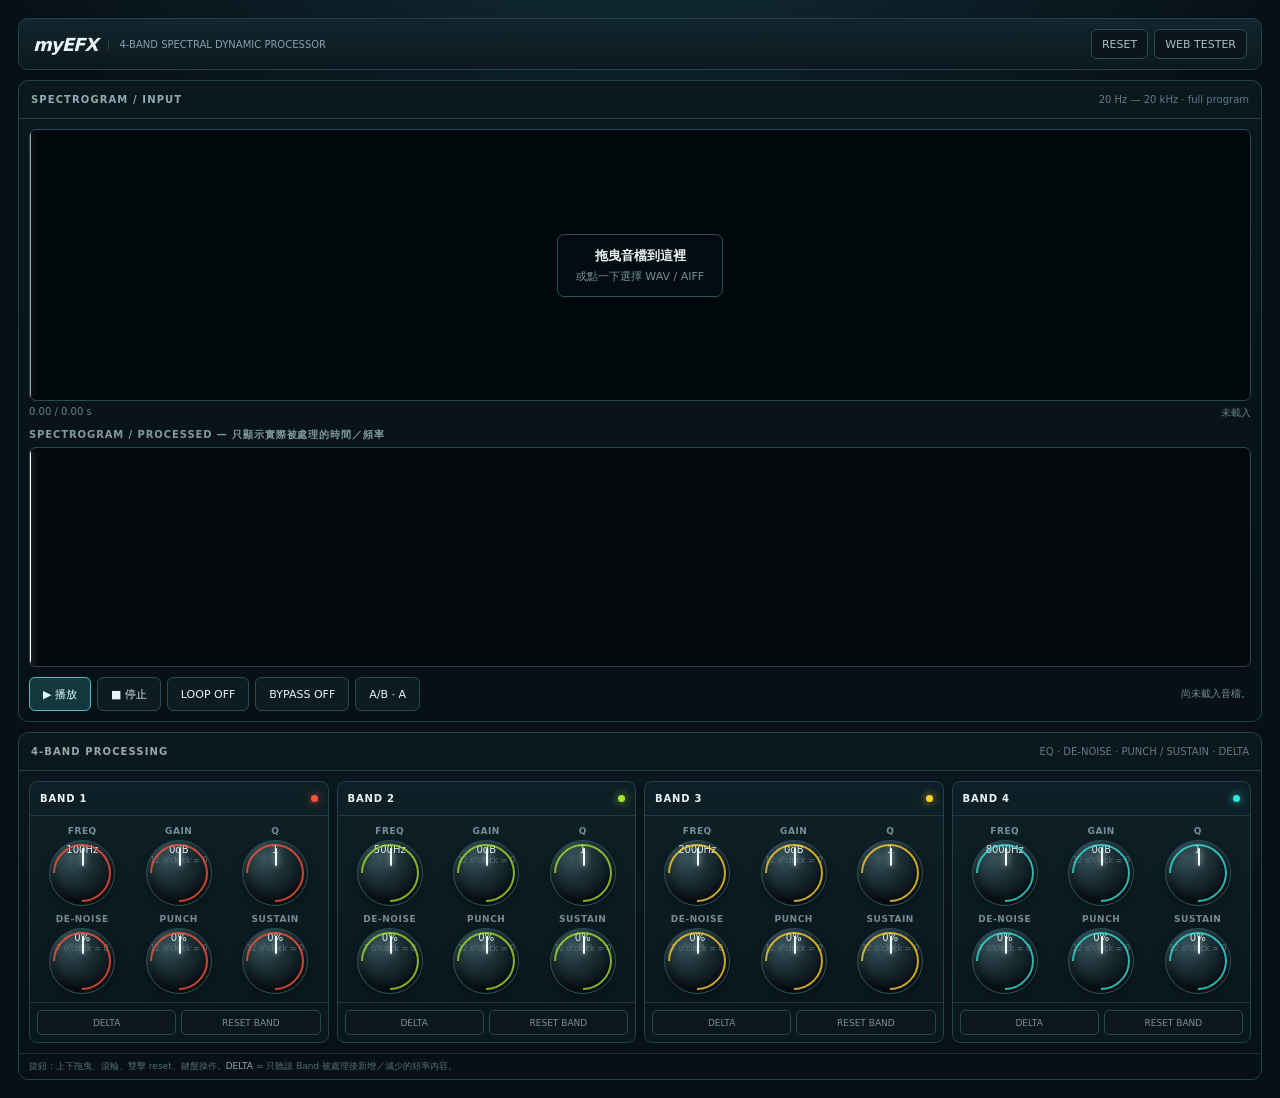
==== WebTester/index.html @ f8a0fc49 "Cache-bust change-only processed spectrogram" ====
<!doctype html>
<html lang="zh-Hant">
<head>
<meta charset="utf-8">
<meta name="viewport" content="width=device-width,initial-scale=1">
<title>myEFX — Spectral Dynamic Processor</title>
<style>
:root{--bg:#071016;--panel:#0b1820;--panel2:#0d2028;--grid:#17313a;--text:#eaf3f5;--muted:#7e969f;--accent:#6de7e1;--line:#21414b;--b1:#ff553f;--b2:#a4e52d;--b3:#ffd52b;--b4:#34e5e0}
*{box-sizing:border-box}html,body{margin:0;min-height:100%;background:radial-gradient(1100px 520px at 50% -100px,#12303b 0%,#071016 60%);color:var(--text);font-family:Inter,ui-sans-serif,system-ui,-apple-system,"Segoe UI","Noto Sans TC",sans-serif;font-size:13px}body{padding:18px}button,input{font:inherit}button{color:inherit}.app{width:min(1540px,100%);margin:auto}.topbar{height:52px;border:1px solid var(--line);border-radius:10px;background:linear-gradient(180deg,#12262d,#0b181f);display:flex;align-items:center;padding:0 14px;gap:12px}.logo{font-weight:900;font-size:18px;font-style:italic;letter-spacing:-.05em}.brand{display:flex;align-items:center;gap:11px}.brand small{color:#86a0a8;font-size:10px;border-left:1px solid var(--line);padding-left:10px}.top-actions{display:flex;gap:6px;margin-left:auto}.mini{height:30px;padding:0 10px;background:#0a151b;border:1px solid #2a4b55;border-radius:6px;color:#a7bdc4;font-size:11px}.mini.active,.mini:hover{border-color:#5bc5c4;color:#eaffff}.panel{margin-top:10px;border:1px solid var(--line);border-radius:10px;background:linear-gradient(180deg,rgba(10,24,31,.97),rgba(6,16,21,.98));overflow:hidden}.panel-head{height:38px;border-bottom:1px solid var(--line);display:flex;align-items:center;padding:0 12px}.panel-title{font-size:10px;font-weight:900;letter-spacing:.11em;color:#91a9b0}.panel-meta{margin-left:auto;font-size:10px;color:#607b84}.spec-wrap{padding:10px}.spec-frame{position:relative;border:1px solid #284952;border-radius:7px;overflow:hidden;background:#02080c}.spec{display:block;width:100%;height:270px}.spec-cursor{position:absolute;top:0;bottom:0;width:1px;background:#fff;box-shadow:0 0 8px rgba(255,255,255,.8);pointer-events:none}.spec-time{display:flex;justify-content:space-between;color:#668088;font-size:10px;margin-top:5px}.spec-label{margin:8px 0 5px;color:#7e999f;font-size:10px;letter-spacing:.09em;font-weight:800}.processed-frame{height:220px}.processed-frame .spec{height:218px}.transport{display:flex;align-items:center;gap:6px;margin-top:10px}.transport button{height:34px;padding:0 13px;border:1px solid #2a4a54;background:#0d1b22;border-radius:6px;font-size:11px}.transport button:hover{border-color:#62c9ca}.transport .primary{background:#12373d;border-color:#4dbbb8;color:#e4ffff}.transport .active{background:#3a2911;border-color:#d9a73e;color:#ffe2a4}.status{margin-left:auto;max-width:55%;white-space:nowrap;overflow:hidden;text-overflow:ellipsis;color:#729099;font-size:10px}.eq-panel{padding:10px}.band-grid{display:grid;grid-template-columns:repeat(4,minmax(0,1fr));gap:8px}.band{border:1px solid #22414a;border-radius:8px;background:linear-gradient(180deg,#0e2027,#0a171d);overflow:hidden}.band-head{height:34px;border-bottom:1px solid #1e3942;display:flex;align-items:center;justify-content:space-between;padding:0 10px}.band-name{font-weight:900;font-size:10px;letter-spacing:.08em}.band-ind{width:7px;height:7px;border-radius:50%}.b1 .band-ind{background:var(--b1);box-shadow:0 0 8px rgba(255,85,63,.8)}.b2 .band-ind{background:var(--b2);box-shadow:0 0 8px rgba(164,229,45,.8)}.b3 .band-ind{background:var(--b3);box-shadow:0 0 8px rgba(255,213,43,.8)}.b4 .band-ind{background:var(--b4);box-shadow:0 0 8px rgba(52,229,224,.8)}.band-body{display:grid;grid-template-columns:repeat(3,minmax(0,1fr));gap:8px 4px;padding:10px 6px 8px}.param{text-align:center;min-width:0}.label{color:#778f97;font-size:9px;letter-spacing:.06em;font-weight:800;margin-bottom:4px;text-transform:uppercase}.knob{width:66px;height:66px;margin:auto;position:relative;border-radius:50%;border:1px solid #2b515b;background:radial-gradient(circle at 33% 27%,#39545b 0,#1c3036 35%,#091218 72%);box-shadow:inset 0 2px 7px rgba(255,255,255,.08),inset 0 -7px 10px rgba(0,0,0,.55),0 5px 14px rgba(0,0,0,.32);cursor:ns-resize;touch-action:none}.knob:hover{border-color:#79c8ca}.band.b1 .knob{--kc:var(--b1)}.band.b2 .knob{--kc:var(--b2)}.band.b3 .knob{--kc:var(--b3)}.band.b4 .knob{--kc:var(--b4)}.knob::before{content:"";position:absolute;inset:3px;border-radius:50%;border:2px solid color-mix(in srgb,var(--kc) 82%,transparent);border-left-color:transparent;transform:rotate(-45deg);opacity:.95}.knob-pointer{position:absolute;left:50%;top:7px;width:2px;height:18px;border-radius:2px;background:#eefefe;transform-origin:50% 26px;box-shadow:0 0 6px rgba(255,255,255,.7);pointer-events:none}.value{margin-top:4px;color:#d9e9ed;font-size:10px;line-height:1.05;white-space:nowrap}.hint{font-size:8px;color:#526c74;min-height:10px}.band-foot{display:flex;gap:5px;border-top:1px solid #1d3841;padding:7px}.band-foot button{flex:1;height:25px;border:1px solid #294852;background:#0b171c;border-radius:5px;font-size:9px;color:#78919a}.band-foot button.active{border-color:#d4b15a;color:#ffe5a1;background:#342913}.note{padding:6px 10px;color:#536d75;font-size:9px;border-top:1px solid #17323a}.kbd{color:#91a8af}@media(max-width:1100px){.band-grid{grid-template-columns:repeat(2,minmax(0,1fr))}.spec{height:230px}.processed-frame{height:190px}.processed-frame .spec{height:188px}}@media(max-width:680px){body{padding:8px}.topbar{height:48px}.brand small{display:none}.top-actions .mini:nth-child(n+3){display:none}.band-grid{grid-template-columns:1fr}.band-body{grid-template-columns:repeat(3,minmax(0,1fr))}.spec{height:190px}.processed-frame{height:150px}.processed-frame .spec{height:148px}.transport{flex-wrap:wrap}.status{width:100%;max-width:100%;margin-left:0}}
</style>
</head>
<body>
<div class="app"><header class="topbar"><div class="brand"><div class="logo">myEFX</div><small>4-BAND SPECTRAL DYNAMIC PROCESSOR</small></div><div class="top-actions"><button class="mini" id="resetAll">RESET</button><button class="mini" id="about">WEB TESTER</button></div></header>
<section class="panel"><div class="panel-head"><div class="panel-title">SPECTROGRAM / INPUT</div><div class="panel-meta">20 Hz — 20 kHz · full program</div></div><div class="spec-wrap"><div class="spec-frame" id="inputFrame"><canvas class="spec" id="specIn"></canvas><div class="spec-cursor" id="cursorIn"></div><div id="dropPrompt" style="position:absolute;inset:0;display:flex;align-items:center;justify-content:center;background:rgba(2,8,12,.40);pointer-events:none"><div style="padding:12px 18px;border:1px solid #2d515b;border-radius:7px;background:rgba(4,13,18,.85);text-align:center"><b>拖曳音檔到這裡</b><div style="margin-top:4px;color:#759099;font-size:11px">或點一下選擇 WAV / AIFF</div></div></div><input id="file" type="file" accept="audio/*,.wav,.wave,.aif,.aiff,.flac,.mp3,.m4a,.ogg" hidden></div><div class="spec-time"><span id="time">0.00 / 0.00 s</span><span id="fileInfo">未載入</span></div><div class="spec-label">SPECTROGRAM / PROCESSED — 只顯示實際被處理的時間／頻率</div><div class="spec-frame processed-frame"><canvas class="spec" id="specOut"></canvas><div class="spec-cursor" id="cursorOut"></div></div><div class="transport"><button class="primary" id="play">▶ 播放</button><button id="stop">■ 停止</button><button id="loop">LOOP OFF</button><button id="bypass">BYPASS OFF</button><button id="ab">A/B · A</button><div class="status" id="status">尚未載入音檔。</div></div></div></section>
<section class="panel"><div class="panel-head"><div class="panel-title">4-BAND PROCESSING</div><div class="panel-meta">EQ · DE-NOISE · PUNCH / SUSTAIN · DELTA</div></div><div class="eq-panel"><div class="band-grid" id="bands"></div></div><div class="note">旋鈕：上下拖曳、滾輪、雙擊 reset、鍵盤操作。<span class="kbd">DELTA</span> = 只聽該 Band 被處理後新增／減少的頻率內容。</div></section></div>
<script>
const bands=document.getElementById('bands'),defs=[100,500,2000,8000];const params=[['Freq','freq','20','20000','1','Hz'],['Gain','gain','-24','24','0.1','dB'],['Q','q','0.1','20','0.01',''],['De-noise','denoise','0','100','1','%'],['PUNCH','punch','-100','100','1','%'],['Sustain','sustain','-100','100','1','%']];
for(let b=1;b<=4;b++){const card=document.createElement('article');card.className=`band b${b}`;card.innerHTML=`<div class="band-head"><span class="band-name">BAND ${b}</span><span class="band-ind"></span></div><div class="band-body"></div><div class="band-foot"><button data-action="delta" data-band="${b}">DELTA</button><button data-action="reset" data-band="${b}">RESET BAND</button></div>`;const body=card.querySelector('.band-body');for(const [title,key,min,max,step,unit] of params){const id=key+b,value=key==='freq'?defs[b-1]:(key==='q'?1:0),p=document.createElement('div');p.className='param';p.innerHTML=`<div class="label">${title}</div><div class="knob" data-target="${id}" tabindex="0"><div class="knob-pointer"></div><div class="value" id="${id}Out">${value}${unit}</div><div class="hint">${key==='denoise'?'7 o’clock = 0':(key==='gain'||key==='punch'||key==='sustain'?'12 o’clock = 0':'')}</div></div><input id="${id}" type="range" min="${min}" max="${max}" value="${value}" step="${step}" hidden>`;body.appendChild(p)}bands.appendChild(card)}
</script><script src="app.js?v=63"></script><script src="perf-fix.js?v=2"></script></body></html>
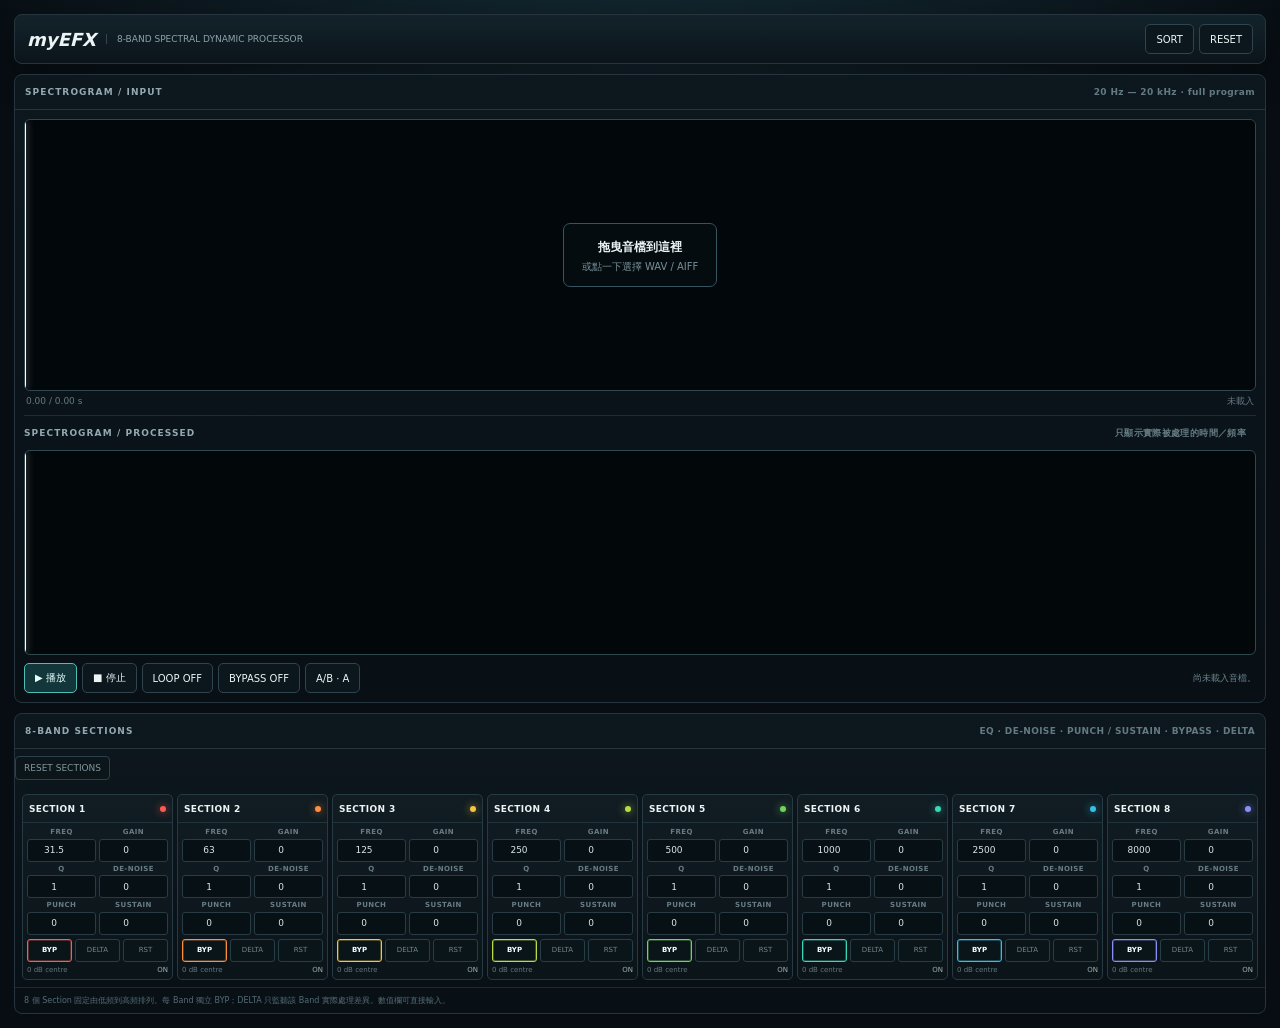
==== commit c0627357: "Rebuild UI as 8-band MAAT-inspired sections and restore file input" ====
--- a/WebTester/index.html
+++ b/WebTester/index.html
@@ -3,17 +3,48 @@
 <head>
 <meta charset="utf-8">
 <meta name="viewport" content="width=device-width,initial-scale=1">
-<title>myEFX — Spectral Dynamic Processor</title>
+<title>myEFX — 8-Band Spectral Dynamic Processor</title>
 <style>
-:root{--bg:#071016;--panel:#0b1820;--panel2:#0d2028;--grid:#17313a;--text:#eaf3f5;--muted:#7e969f;--accent:#6de7e1;--line:#21414b;--b1:#ff553f;--b2:#a4e52d;--b3:#ffd52b;--b4:#34e5e0}
-*{box-sizing:border-box}html,body{margin:0;min-height:100%;background:radial-gradient(1100px 520px at 50% -100px,#12303b 0%,#071016 60%);color:var(--text);font-family:Inter,ui-sans-serif,system-ui,-apple-system,"Segoe UI","Noto Sans TC",sans-serif;font-size:13px}body{padding:18px}button,input{font:inherit}button{color:inherit}.app{width:min(1540px,100%);margin:auto}.topbar{height:52px;border:1px solid var(--line);border-radius:10px;background:linear-gradient(180deg,#12262d,#0b181f);display:flex;align-items:center;padding:0 14px;gap:12px}.logo{font-weight:900;font-size:18px;font-style:italic;letter-spacing:-.05em}.brand{display:flex;align-items:center;gap:11px}.brand small{color:#86a0a8;font-size:10px;border-left:1px solid var(--line);padding-left:10px}.top-actions{display:flex;gap:6px;margin-left:auto}.mini{height:30px;padding:0 10px;background:#0a151b;border:1px solid #2a4b55;border-radius:6px;color:#a7bdc4;font-size:11px}.mini.active,.mini:hover{border-color:#5bc5c4;color:#eaffff}.panel{margin-top:10px;border:1px solid var(--line);border-radius:10px;background:linear-gradient(180deg,rgba(10,24,31,.97),rgba(6,16,21,.98));overflow:hidden}.panel-head{height:38px;border-bottom:1px solid var(--line);display:flex;align-items:center;padding:0 12px}.panel-title{font-size:10px;font-weight:900;letter-spacing:.11em;color:#91a9b0}.panel-meta{margin-left:auto;font-size:10px;color:#607b84}.spec-wrap{padding:10px}.spec-frame{position:relative;border:1px solid #284952;border-radius:7px;overflow:hidden;background:#02080c}.spec{display:block;width:100%;height:270px}.spec-cursor{position:absolute;top:0;bottom:0;width:1px;background:#fff;box-shadow:0 0 8px rgba(255,255,255,.8);pointer-events:none}.spec-time{display:flex;justify-content:space-between;color:#668088;font-size:10px;margin-top:5px}.spec-label{margin:8px 0 5px;color:#7e999f;font-size:10px;letter-spacing:.09em;font-weight:800}.processed-frame{height:220px}.processed-frame .spec{height:218px}.transport{display:flex;align-items:center;gap:6px;margin-top:10px}.transport button{height:34px;padding:0 13px;border:1px solid #2a4a54;background:#0d1b22;border-radius:6px;font-size:11px}.transport button:hover{border-color:#62c9ca}.transport .primary{background:#12373d;border-color:#4dbbb8;color:#e4ffff}.transport .active{background:#3a2911;border-color:#d9a73e;color:#ffe2a4}.status{margin-left:auto;max-width:55%;white-space:nowrap;overflow:hidden;text-overflow:ellipsis;color:#729099;font-size:10px}.eq-panel{padding:10px}.band-grid{display:grid;grid-template-columns:repeat(4,minmax(0,1fr));gap:8px}.band{border:1px solid #22414a;border-radius:8px;background:linear-gradient(180deg,#0e2027,#0a171d);overflow:hidden}.band-head{height:34px;border-bottom:1px solid #1e3942;display:flex;align-items:center;justify-content:space-between;padding:0 10px}.band-name{font-weight:900;font-size:10px;letter-spacing:.08em}.band-ind{width:7px;height:7px;border-radius:50%}.b1 .band-ind{background:var(--b1);box-shadow:0 0 8px rgba(255,85,63,.8)}.b2 .band-ind{background:var(--b2);box-shadow:0 0 8px rgba(164,229,45,.8)}.b3 .band-ind{background:var(--b3);box-shadow:0 0 8px rgba(255,213,43,.8)}.b4 .band-ind{background:var(--b4);box-shadow:0 0 8px rgba(52,229,224,.8)}.band-body{display:grid;grid-template-columns:repeat(3,minmax(0,1fr));gap:8px 4px;padding:10px 6px 8px}.param{text-align:center;min-width:0}.label{color:#778f97;font-size:9px;letter-spacing:.06em;font-weight:800;margin-bottom:4px;text-transform:uppercase}.knob{width:66px;height:66px;margin:auto;position:relative;border-radius:50%;border:1px solid #2b515b;background:radial-gradient(circle at 33% 27%,#39545b 0,#1c3036 35%,#091218 72%);box-shadow:inset 0 2px 7px rgba(255,255,255,.08),inset 0 -7px 10px rgba(0,0,0,.55),0 5px 14px rgba(0,0,0,.32);cursor:ns-resize;touch-action:none}.knob:hover{border-color:#79c8ca}.band.b1 .knob{--kc:var(--b1)}.band.b2 .knob{--kc:var(--b2)}.band.b3 .knob{--kc:var(--b3)}.band.b4 .knob{--kc:var(--b4)}.knob::before{content:"";position:absolute;inset:3px;border-radius:50%;border:2px solid color-mix(in srgb,var(--kc) 82%,transparent);border-left-color:transparent;transform:rotate(-45deg);opacity:.95}.knob-pointer{position:absolute;left:50%;top:7px;width:2px;height:18px;border-radius:2px;background:#eefefe;transform-origin:50% 26px;box-shadow:0 0 6px rgba(255,255,255,.7);pointer-events:none}.value{margin-top:4px;color:#d9e9ed;font-size:10px;line-height:1.05;white-space:nowrap}.hint{font-size:8px;color:#526c74;min-height:10px}.band-foot{display:flex;gap:5px;border-top:1px solid #1d3841;padding:7px}.band-foot button{flex:1;height:25px;border:1px solid #294852;background:#0b171c;border-radius:5px;font-size:9px;color:#78919a}.band-foot button.active{border-color:#d4b15a;color:#ffe5a1;background:#342913}.note{padding:6px 10px;color:#536d75;font-size:9px;border-top:1px solid #17323a}.kbd{color:#91a8af}@media(max-width:1100px){.band-grid{grid-template-columns:repeat(2,minmax(0,1fr))}.spec{height:230px}.processed-frame{height:190px}.processed-frame .spec{height:188px}}@media(max-width:680px){body{padding:8px}.topbar{height:48px}.brand small{display:none}.top-actions .mini:nth-child(n+3){display:none}.band-grid{grid-template-columns:1fr}.band-body{grid-template-columns:repeat(3,minmax(0,1fr))}.spec{height:190px}.processed-frame{height:150px}.processed-frame .spec{height:148px}.transport{flex-wrap:wrap}.status{width:100%;max-width:100%;margin-left:0}}
+:root{--bg:#070d12;--panel:#0c141a;--line:#26353d;--text:#edf4f6;--muted:#81929a;--accent:#6de7df;--b1:#ff5a4f;--b2:#ff8f3d;--b3:#f4c63d;--b4:#b9dc43;--b5:#72d45c;--b6:#38d7b8;--b7:#35bfe7;--b8:#8a8ff7}
+*{box-sizing:border-box}html,body{margin:0;min-height:100%;background:radial-gradient(1200px 560px at 50% -120px,#17303a 0%,var(--bg) 62%);color:var(--text);font-family:Inter,ui-sans-serif,system-ui,-apple-system,"Segoe UI","Noto Sans TC",sans-serif}body{padding:14px}.app{width:min(1580px,100%);margin:auto}button,input{font:inherit}button{color:inherit}
+.topbar{height:50px;display:flex;align-items:center;gap:12px;padding:0 12px;border:1px solid var(--line);border-radius:8px;background:linear-gradient(180deg,#13232b,#0b141a);box-shadow:0 12px 35px rgba(0,0,0,.28)}.brand{display:flex;align-items:center;gap:10px}.logo{font-weight:900;font-style:italic;font-size:18px}.brand small{font-size:9px;color:#8ea3aa;border-left:1px solid #33464e;padding-left:10px}.top-actions{margin-left:auto;display:flex;gap:5px}.top-actions button,.transport button{height:30px;border:1px solid #30444d;background:#0c171d;border-radius:5px;padding:0 10px;font-size:10px}.top-actions button:hover,.transport button:hover{border-color:#68c8c7}.active{border-color:#d7aa55!important;background:#312513!important;color:#ffe3a5!important}
+.panel{margin-top:10px;border:1px solid var(--line);border-radius:8px;overflow:hidden;background:linear-gradient(180deg,#0d171e,#081016)}.head{height:35px;display:flex;align-items:center;padding:0 10px;border-bottom:1px solid var(--line);font-size:9px;font-weight:900;letter-spacing:.12em;color:#93a9b1}.head span:last-child{margin-left:auto;color:#647a82;font-weight:600;letter-spacing:.04em}.spec-wrap{padding:9px}.spec-frame{position:relative;background:#02070a;border:1px solid #30474e;border-radius:6px;overflow:hidden}.spec{display:block;width:100%;height:270px}.cursor{position:absolute;top:0;bottom:0;width:1px;background:#fff;box-shadow:0 0 7px rgba(255,255,255,.85);pointer-events:none;z-index:3}.drop-ui{position:absolute;inset:0;display:flex;align-items:center;justify-content:center;background:rgba(2,7,10,.35);pointer-events:none}.drop-card{padding:12px 18px;border:1px solid #35545d;border-radius:7px;background:rgba(5,13,17,.88);text-align:center}.drop-card b{font-size:12px}.drop-card div{font-size:10px;color:#789098;margin-top:4px}.spec-meta{height:18px;display:flex;align-items:center;justify-content:space-between;color:#657b83;font-size:9px;padding:2px 2px 0}.processed{height:205px}.processed .spec{height:203px}.transport{display:flex;align-items:center;gap:5px;margin-top:8px}.transport .primary{border-color:#50bdb9;background:#12363a;color:#e8ffff}.status{margin-left:auto;font-size:9px;color:#6e858d;white-space:nowrap;overflow:hidden;text-overflow:ellipsis;max-width:52%}
+.section-tools{display:flex;gap:5px;margin:7px 0}.section-tools button{height:24px;padding:0 8px;border:1px solid #2c4149;background:#0b151a;border-radius:4px;font-size:9px;color:#82979e}.section-tools button:hover{border-color:#5bbdbb;color:#e7fbfb}
+.band-grid{display:grid;grid-template-columns:repeat(8,minmax(0,1fr));gap:4px;padding:7px}.band{min-width:0;border:1px solid #263a42;border-radius:5px;background:linear-gradient(180deg,#111c23,#0b1419);overflow:hidden}.band-head{height:28px;display:flex;align-items:center;padding:0 6px;border-bottom:1px solid #22343b}.bnum{font-size:9px;font-weight:900;letter-spacing:.04em}.bdot{width:6px;height:6px;border-radius:50%;margin-left:auto;background:var(--bc);box-shadow:0 0 8px color-mix(in srgb,var(--bc) 80%,transparent)}.band.b1{--bc:var(--b1)}.band.b2{--bc:var(--b2)}.band.b3{--bc:var(--b3)}.band.b4{--bc:var(--b4)}.band.b5{--bc:var(--b5)}.band.b6{--bc:var(--b6)}.band.b7{--bc:var(--b7)}.band.b8{--bc:var(--b8)}
+.band-body{padding:5px 4px}.small-row{display:grid;grid-template-columns:1fr 1fr;gap:3px}.ctrl{min-width:0}.ctrl label{display:block;text-align:center;color:#687c83;font-size:7px;letter-spacing:.06em;font-weight:800;margin-bottom:2px}.num{width:100%;height:23px;border:1px solid #293c44;background:#071015;color:#dce9ec;border-radius:3px;text-align:center;font-size:9px;outline:none}.num:focus{border-color:var(--bc);box-shadow:0 0 0 1px color-mix(in srgb,var(--bc) 30%,transparent)}.band-buttons{display:grid;grid-template-columns:1fr 1fr 1fr;gap:3px;margin-top:4px}.band-buttons button{height:23px;border:1px solid #283e46;background:#0a151a;border-radius:3px;font-size:7px;color:#71868e}.band-buttons button:hover{border-color:var(--bc);color:#edf9fa}.band-buttons .on{border-color:var(--bc);color:#f4ffff;box-shadow:inset 0 0 0 1px color-mix(in srgb,var(--bc) 30%,transparent)}.band-byp{font-weight:900}.band-byp.off{border-color:#6a3f3f!important;color:#cf8f8f!important;background:#1b1010!important}.value-line{display:flex;justify-content:space-between;gap:2px;margin-top:4px;color:#637980;font-size:7px}.value-line span:last-child{color:#9fb3b9}.note{padding:7px 9px;border-top:1px solid #1a2c33;color:#556c74;font-size:8px}
+@media(max-width:1200px){.band-grid{grid-template-columns:repeat(4,minmax(0,1fr))}}@media(max-width:720px){body{padding:7px}.band-grid{grid-template-columns:repeat(2,minmax(0,1fr))}.spec{height:205px}.processed{height:165px}.processed .spec{height:163px}.status{width:100%;max-width:100%;margin-left:0}.transport{flex-wrap:wrap}}@media(max-width:420px){.band-grid{grid-template-columns:1fr}}
 </style>
 </head>
 <body>
-<div class="app"><header class="topbar"><div class="brand"><div class="logo">myEFX</div><small>4-BAND SPECTRAL DYNAMIC PROCESSOR</small></div><div class="top-actions"><button class="mini" id="resetAll">RESET</button><button class="mini" id="about">WEB TESTER</button></div></header>
-<section class="panel"><div class="panel-head"><div class="panel-title">SPECTROGRAM / INPUT</div><div class="panel-meta">20 Hz — 20 kHz · full program</div></div><div class="spec-wrap"><div class="spec-frame" id="inputFrame"><canvas class="spec" id="specIn"></canvas><div class="spec-cursor" id="cursorIn"></div><div id="dropPrompt" style="position:absolute;inset:0;display:flex;align-items:center;justify-content:center;background:rgba(2,8,12,.40);pointer-events:none"><div style="padding:12px 18px;border:1px solid #2d515b;border-radius:7px;background:rgba(4,13,18,.85);text-align:center"><b>拖曳音檔到這裡</b><div style="margin-top:4px;color:#759099;font-size:11px">或點一下選擇 WAV / AIFF</div></div></div><input id="file" type="file" accept="audio/*,.wav,.wave,.aif,.aiff,.flac,.mp3,.m4a,.ogg" hidden></div><div class="spec-time"><span id="time">0.00 / 0.00 s</span><span id="fileInfo">未載入</span></div><div class="spec-label">SPECTROGRAM / PROCESSED — 只顯示實際被處理的時間／頻率</div><div class="spec-frame processed-frame"><canvas class="spec" id="specOut"></canvas><div class="spec-cursor" id="cursorOut"></div></div><div class="transport"><button class="primary" id="play">▶ 播放</button><button id="stop">■ 停止</button><button id="loop">LOOP OFF</button><button id="bypass">BYPASS OFF</button><button id="ab">A/B · A</button><div class="status" id="status">尚未載入音檔。</div></div></div></section>
-<section class="panel"><div class="panel-head"><div class="panel-title">4-BAND PROCESSING</div><div class="panel-meta">EQ · DE-NOISE · PUNCH / SUSTAIN · DELTA</div></div><div class="eq-panel"><div class="band-grid" id="bands"></div></div><div class="note">旋鈕：上下拖曳、滾輪、雙擊 reset、鍵盤操作。<span class="kbd">DELTA</span> = 只聽該 Band 被處理後新增／減少的頻率內容。</div></section></div>
+<div class="app">
+<header class="topbar"><div class="brand"><div class="logo">myEFX</div><small>8-BAND SPECTRAL DYNAMIC PROCESSOR</small></div><div class="top-actions"><button id="sortBtn" type="button">SORT</button><button id="resetAll" type="button">RESET</button></div></header>
+<section class="panel">
+ <div class="head">SPECTROGRAM / INPUT <span>20 Hz — 20 kHz · full program</span></div>
+ <div class="spec-wrap">
+  <div class="spec-frame" id="inputFrame">
+   <canvas class="spec" id="specIn"></canvas><div class="cursor" id="cursorIn"></div>
+   <div class="drop-ui" id="dropUi"><div class="drop-card"><b>拖曳音檔到這裡</b><div>或點一下選擇 WAV / AIFF</div></div></div>
+   <input id="file" type="file" accept="audio/*,.wav,.wave,.aif,.aiff,.flac,.mp3,.m4a,.ogg" hidden>
+  </div>
+  <div class="spec-meta"><span id="time">0.00 / 0.00 s</span><span id="fileInfo">未載入</span></div>
+  <div class="head" style="margin-top:6px;border:0;border-top:1px solid #1b2c33;padding-left:0">SPECTROGRAM / PROCESSED <span>只顯示實際被處理的時間／頻率</span></div>
+  <div class="spec-frame processed"><canvas class="spec" id="specOut"></canvas><div class="cursor" id="cursorOut"></div></div>
+  <div class="transport"><button class="primary" id="play" type="button">▶ 播放</button><button id="stop" type="button">■ 停止</button><button id="loop" type="button">LOOP OFF</button><button id="bypassAll" type="button">BYPASS OFF</button><button id="ab" type="button">A/B · A</button><div class="status" id="status">尚未載入音檔。</div></div>
+ </div>
+</section>
+<section class="panel">
+ <div class="head">8-BAND SECTIONS <span>EQ · DE-NOISE · PUNCH / SUSTAIN · BYPASS · DELTA</span></div>
+ <div class="eq-wrap">
+  <div class="section-tools"><button id="resetBands" type="button">RESET SECTIONS</button></div>
+  <div class="band-grid" id="bands"></div>
+ </div>
+ <div class="note">8 個 Section 固定由低頻到高頻排列。每 Band 獨立 BYP；DELTA 只監聽該 Band 實際處理差異。數值欄可直接輸入。</div>
+</section>
+</div>
 <script>
-const bands=document.getElementById('bands'),defs=[100,500,2000,8000];const params=[['Freq','freq','20','20000','1','Hz'],['Gain','gain','-24','24','0.1','dB'],['Q','q','0.1','20','0.01',''],['De-noise','denoise','0','100','1','%'],['PUNCH','punch','-100','100','1','%'],['Sustain','sustain','-100','100','1','%']];
-for(let b=1;b<=4;b++){const card=document.createElement('article');card.className=`band b${b}`;card.innerHTML=`<div class="band-head"><span class="band-name">BAND ${b}</span><span class="band-ind"></span></div><div class="band-body"></div><div class="band-foot"><button data-action="delta" data-band="${b}">DELTA</button><button data-action="reset" data-band="${b}">RESET BAND</button></div>`;const body=card.querySelector('.band-body');for(const [title,key,min,max,step,unit] of params){const id=key+b,value=key==='freq'?defs[b-1]:(key==='q'?1:0),p=document.createElement('div');p.className='param';p.innerHTML=`<div class="label">${title}</div><div class="knob" data-target="${id}" tabindex="0"><div class="knob-pointer"></div><div class="value" id="${id}Out">${value}${unit}</div><div class="hint">${key==='denoise'?'7 o’clock = 0':(key==='gain'||key==='punch'||key==='sustain'?'12 o’clock = 0':'')}</div></div><input id="${id}" type="range" min="${min}" max="${max}" value="${value}" step="${step}" hidden>`;body.appendChild(p)}bands.appendChild(card)}
-</script><script src="app.js?v=63"></script><script src="perf-fix.js?v=2"></script></body></html>
+const bandsEl=document.getElementById('bands');const defaults=[31.5,63,125,250,500,1000,2500,8000];
+for(let b=1;b<=8;b++){const card=document.createElement('article');card.className=`band b${b}`;card.innerHTML=`<div class="band-head"><span class="bnum">SECTION ${b}</span><span class="bdot"></span></div><div class="band-body"><div class="small-row"><div class="ctrl"><label>FREQ</label><input class="num" id="freq${b}" type="number" min="20" max="20000" step="0.1" value="${defaults[b-1]}"></div><div class="ctrl"><label>GAIN</label><input class="num" id="gain${b}" type="number" min="-24" max="24" step="0.1" value="0"></div></div><div class="small-row" style="margin-top:3px"><div class="ctrl"><label>Q</label><input class="num" id="q${b}" type="number" min="0.1" max="20" step="0.01" value="1"></div><div class="ctrl"><label>DE-NOISE</label><input class="num" id="denoise${b}" type="number" min="0" max="100" step="1" value="0"></div></div><div class="small-row" style="margin-top:3px"><div class="ctrl"><label>PUNCH</label><input class="num" id="punch${b}" type="number" min="-100" max="100" step="1" value="0"></div><div class="ctrl"><label>SUSTAIN</label><input class="num" id="sustain${b}" type="number" min="-100" max="100" step="1" value="0"></div></div><div class="band-buttons"><button class="band-byp on" id="byp${b}" data-action="bypass" data-band="${b}" type="button">BYP</button><button id="delta${b}" data-action="delta" data-band="${b}" type="button">DELTA</button><button data-action="reset" data-band="${b}" type="button">RST</button></div><div class="value-line"><span>0 dB centre</span><span id="state${b}">ON</span></div></div>`;bandsEl.appendChild(card)}
+</script>
+<script src="app.js?v=80"></script>
+</body>
+</html>
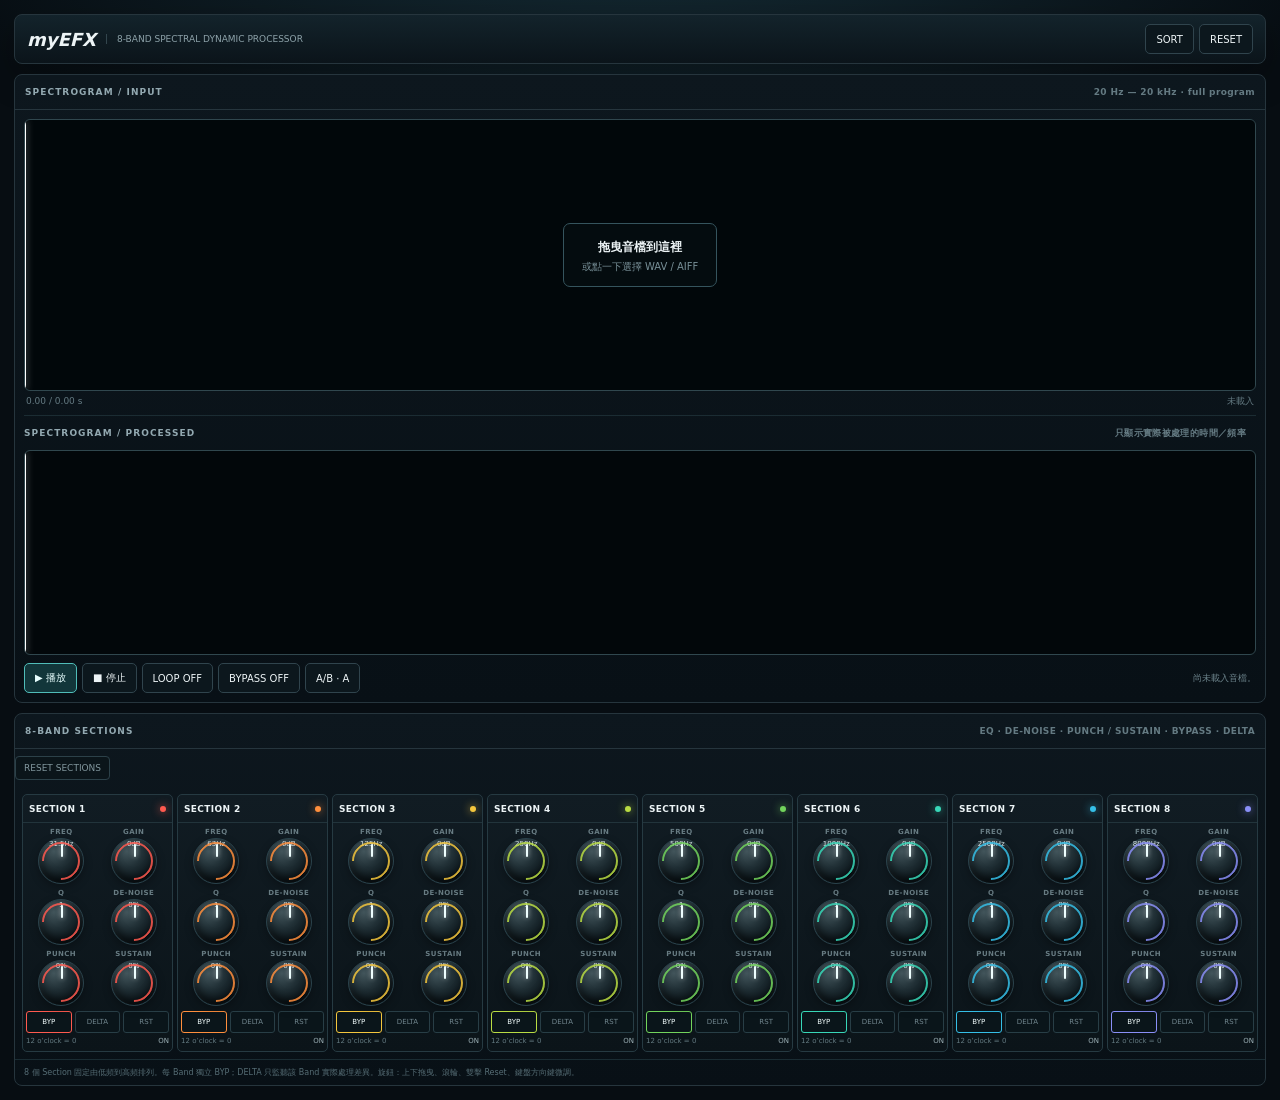
==== commit bc87e2d2: "Return all 8-band controls to knob interface" ====
--- a/WebTester/index.html
+++ b/WebTester/index.html
@@ -6,13 +6,12 @@
 <title>myEFX — 8-Band Spectral Dynamic Processor</title>
 <style>
 :root{--bg:#070d12;--panel:#0c141a;--line:#26353d;--text:#edf4f6;--muted:#81929a;--accent:#6de7df;--b1:#ff5a4f;--b2:#ff8f3d;--b3:#f4c63d;--b4:#b9dc43;--b5:#72d45c;--b6:#38d7b8;--b7:#35bfe7;--b8:#8a8ff7}
-*{box-sizing:border-box}html,body{margin:0;min-height:100%;background:radial-gradient(1200px 560px at 50% -120px,#17303a 0%,var(--bg) 62%);color:var(--text);font-family:Inter,ui-sans-serif,system-ui,-apple-system,"Segoe UI","Noto Sans TC",sans-serif}body{padding:14px}.app{width:min(1580px,100%);margin:auto}button,input{font:inherit}button{color:inherit}
-.topbar{height:50px;display:flex;align-items:center;gap:12px;padding:0 12px;border:1px solid var(--line);border-radius:8px;background:linear-gradient(180deg,#13232b,#0b141a);box-shadow:0 12px 35px rgba(0,0,0,.28)}.brand{display:flex;align-items:center;gap:10px}.logo{font-weight:900;font-style:italic;font-size:18px}.brand small{font-size:9px;color:#8ea3aa;border-left:1px solid #33464e;padding-left:10px}.top-actions{margin-left:auto;display:flex;gap:5px}.top-actions button,.transport button{height:30px;border:1px solid #30444d;background:#0c171d;border-radius:5px;padding:0 10px;font-size:10px}.top-actions button:hover,.transport button:hover{border-color:#68c8c7}.active{border-color:#d7aa55!important;background:#312513!important;color:#ffe3a5!important}
+*{box-sizing:border-box}html,body{margin:0;min-height:100%;background:radial-gradient(1200px 560px at 50% -120px,#17303a 0%,var(--bg) 62%);color:var(--text);font-family:Inter,ui-sans-serif,system-ui,-apple-system,"Segoe UI","Noto Sans TC",sans-serif}body{padding:14px}.app{width:min(1580px,100%);margin:auto}button,input{font:inherit}button{color:inherit}.topbar{height:50px;display:flex;align-items:center;gap:12px;padding:0 12px;border:1px solid var(--line);border-radius:8px;background:linear-gradient(180deg,#13232b,#0b141a);box-shadow:0 12px 35px rgba(0,0,0,.28)}.brand{display:flex;align-items:center;gap:10px}.logo{font-weight:900;font-style:italic;font-size:18px}.brand small{font-size:9px;color:#8ea3aa;border-left:1px solid #33464e;padding-left:10px}.top-actions{margin-left:auto;display:flex;gap:5px}.top-actions button,.transport button{height:30px;border:1px solid #30444d;background:#0c171d;border-radius:5px;padding:0 10px;font-size:10px}.top-actions button:hover,.transport button:hover{border-color:#68c8c7}.active{border-color:#d7aa55!important;background:#312513!important;color:#ffe3a5!important}
 .panel{margin-top:10px;border:1px solid var(--line);border-radius:8px;overflow:hidden;background:linear-gradient(180deg,#0d171e,#081016)}.head{height:35px;display:flex;align-items:center;padding:0 10px;border-bottom:1px solid var(--line);font-size:9px;font-weight:900;letter-spacing:.12em;color:#93a9b1}.head span:last-child{margin-left:auto;color:#647a82;font-weight:600;letter-spacing:.04em}.spec-wrap{padding:9px}.spec-frame{position:relative;background:#02070a;border:1px solid #30474e;border-radius:6px;overflow:hidden}.spec{display:block;width:100%;height:270px}.cursor{position:absolute;top:0;bottom:0;width:1px;background:#fff;box-shadow:0 0 7px rgba(255,255,255,.85);pointer-events:none;z-index:3}.drop-ui{position:absolute;inset:0;display:flex;align-items:center;justify-content:center;background:rgba(2,7,10,.35);pointer-events:none}.drop-card{padding:12px 18px;border:1px solid #35545d;border-radius:7px;background:rgba(5,13,17,.88);text-align:center}.drop-card b{font-size:12px}.drop-card div{font-size:10px;color:#789098;margin-top:4px}.spec-meta{height:18px;display:flex;align-items:center;justify-content:space-between;color:#657b83;font-size:9px;padding:2px 2px 0}.processed{height:205px}.processed .spec{height:203px}.transport{display:flex;align-items:center;gap:5px;margin-top:8px}.transport .primary{border-color:#50bdb9;background:#12363a;color:#e8ffff}.status{margin-left:auto;font-size:9px;color:#6e858d;white-space:nowrap;overflow:hidden;text-overflow:ellipsis;max-width:52%}
 .section-tools{display:flex;gap:5px;margin:7px 0}.section-tools button{height:24px;padding:0 8px;border:1px solid #2c4149;background:#0b151a;border-radius:4px;font-size:9px;color:#82979e}.section-tools button:hover{border-color:#5bbdbb;color:#e7fbfb}
 .band-grid{display:grid;grid-template-columns:repeat(8,minmax(0,1fr));gap:4px;padding:7px}.band{min-width:0;border:1px solid #263a42;border-radius:5px;background:linear-gradient(180deg,#111c23,#0b1419);overflow:hidden}.band-head{height:28px;display:flex;align-items:center;padding:0 6px;border-bottom:1px solid #22343b}.bnum{font-size:9px;font-weight:900;letter-spacing:.04em}.bdot{width:6px;height:6px;border-radius:50%;margin-left:auto;background:var(--bc);box-shadow:0 0 8px color-mix(in srgb,var(--bc) 80%,transparent)}.band.b1{--bc:var(--b1)}.band.b2{--bc:var(--b2)}.band.b3{--bc:var(--b3)}.band.b4{--bc:var(--b4)}.band.b5{--bc:var(--b5)}.band.b6{--bc:var(--b6)}.band.b7{--bc:var(--b7)}.band.b8{--bc:var(--b8)}
-.band-body{padding:5px 4px}.small-row{display:grid;grid-template-columns:1fr 1fr;gap:3px}.ctrl{min-width:0}.ctrl label{display:block;text-align:center;color:#687c83;font-size:7px;letter-spacing:.06em;font-weight:800;margin-bottom:2px}.num{width:100%;height:23px;border:1px solid #293c44;background:#071015;color:#dce9ec;border-radius:3px;text-align:center;font-size:9px;outline:none}.num:focus{border-color:var(--bc);box-shadow:0 0 0 1px color-mix(in srgb,var(--bc) 30%,transparent)}.band-buttons{display:grid;grid-template-columns:1fr 1fr 1fr;gap:3px;margin-top:4px}.band-buttons button{height:23px;border:1px solid #283e46;background:#0a151a;border-radius:3px;font-size:7px;color:#71868e}.band-buttons button:hover{border-color:var(--bc);color:#edf9fa}.band-buttons .on{border-color:var(--bc);color:#f4ffff;box-shadow:inset 0 0 0 1px color-mix(in srgb,var(--bc) 30%,transparent)}.band-byp{font-weight:900}.band-byp.off{border-color:#6a3f3f!important;color:#cf8f8f!important;background:#1b1010!important}.value-line{display:flex;justify-content:space-between;gap:2px;margin-top:4px;color:#637980;font-size:7px}.value-line span:last-child{color:#9fb3b9}.note{padding:7px 9px;border-top:1px solid #1a2c33;color:#556c74;font-size:8px}
-@media(max-width:1200px){.band-grid{grid-template-columns:repeat(4,minmax(0,1fr))}}@media(max-width:720px){body{padding:7px}.band-grid{grid-template-columns:repeat(2,minmax(0,1fr))}.spec{height:205px}.processed{height:165px}.processed .spec{height:163px}.status{width:100%;max-width:100%;margin-left:0}.transport{flex-wrap:wrap}}@media(max-width:420px){.band-grid{grid-template-columns:1fr}}
+.band-body{padding:5px 3px 6px}.knob-grid{display:grid;grid-template-columns:repeat(2,minmax(0,1fr));gap:5px 2px}.ctrl{text-align:center;min-width:0}.ctrl label{display:block;color:#687c83;font-size:7px;letter-spacing:.06em;font-weight:800;margin-bottom:2px}.knob{width:46px;height:46px;margin:0 auto;position:relative;border-radius:50%;border:1px solid #2b434c;background:radial-gradient(circle at 34% 28%,#42555b 0,#202f35 38%,#081116 76%);box-shadow:inset 0 2px 6px rgba(255,255,255,.08),inset 0 -5px 8px rgba(0,0,0,.55),0 3px 8px rgba(0,0,0,.3);cursor:ns-resize;touch-action:none}.knob:hover{border-color:var(--bc)}.knob::before{content:"";position:absolute;inset:3px;border-radius:50%;border:2px solid color-mix(in srgb,var(--bc) 85%,transparent);border-left-color:transparent;transform:rotate(-45deg)}.knob-pointer{position:absolute;left:50%;top:5px;width:2px;height:13px;border-radius:2px;background:#eefefe;transform-origin:50% 18px;box-shadow:0 0 5px rgba(255,255,255,.65);pointer-events:none}.knob-value{margin-top:2px;color:#dce9ec;font-size:7px;line-height:1.05;white-space:nowrap;overflow:hidden;text-overflow:ellipsis}.knob-input{display:none}.band-buttons{display:grid;grid-template-columns:repeat(3,1fr);gap:3px;margin-top:5px}.band-buttons button{height:22px;border:1px solid #283e46;background:#0a151a;border-radius:3px;font-size:7px;color:#71868e}.band-buttons button:hover{border-color:var(--bc);color:#edf9fa}.band-byp.on{border-color:var(--bc);color:#f4ffff}.band-byp.off{border-color:#6a3f3f!important;color:#cf8f8f!important;background:#1b1010!important}.value-line{display:flex;justify-content:space-between;gap:2px;margin-top:4px;color:#637980;font-size:7px}.value-line span:last-child{color:#9fb3b9}.note{padding:7px 9px;border-top:1px solid #1a2c33;color:#556c74;font-size:8px}
+@media(max-width:1200px){.band-grid{grid-template-columns:repeat(4,minmax(0,1fr))}.knob{width:52px;height:52px}.knob-pointer{height:15px;transform-origin:50% 20px}}@media(max-width:720px){body{padding:7px}.band-grid{grid-template-columns:repeat(2,minmax(0,1fr))}.spec{height:205px}.processed{height:165px}.processed .spec{height:163px}.status{width:100%;max-width:100%;margin-left:0}.transport{flex-wrap:wrap}.knob{width:56px;height:56px}.knob-pointer{height:16px;transform-origin:50% 21px}}@media(max-width:420px){.band-grid{grid-template-columns:1fr}}
 </style>
 </head>
 <body>
@@ -34,17 +33,15 @@
 </section>
 <section class="panel">
  <div class="head">8-BAND SECTIONS <span>EQ · DE-NOISE · PUNCH / SUSTAIN · BYPASS · DELTA</span></div>
- <div class="eq-wrap">
-  <div class="section-tools"><button id="resetBands" type="button">RESET SECTIONS</button></div>
-  <div class="band-grid" id="bands"></div>
- </div>
- <div class="note">8 個 Section 固定由低頻到高頻排列。每 Band 獨立 BYP；DELTA 只監聽該 Band 實際處理差異。數值欄可直接輸入。</div>
+ <div class="eq-wrap"><div class="section-tools"><button id="resetBands" type="button">RESET SECTIONS</button></div><div class="band-grid" id="bands"></div></div>
+ <div class="note">8 個 Section 固定由低頻到高頻排列。每 Band 獨立 BYP；DELTA 只監聽該 Band 實際處理差異。旋鈕：上下拖曳、滾輪、雙擊 Reset、鍵盤方向鍵微調。</div>
 </section>
 </div>
 <script>
 const bandsEl=document.getElementById('bands');const defaults=[31.5,63,125,250,500,1000,2500,8000];
-for(let b=1;b<=8;b++){const card=document.createElement('article');card.className=`band b${b}`;card.innerHTML=`<div class="band-head"><span class="bnum">SECTION ${b}</span><span class="bdot"></span></div><div class="band-body"><div class="small-row"><div class="ctrl"><label>FREQ</label><input class="num" id="freq${b}" type="number" min="20" max="20000" step="0.1" value="${defaults[b-1]}"></div><div class="ctrl"><label>GAIN</label><input class="num" id="gain${b}" type="number" min="-24" max="24" step="0.1" value="0"></div></div><div class="small-row" style="margin-top:3px"><div class="ctrl"><label>Q</label><input class="num" id="q${b}" type="number" min="0.1" max="20" step="0.01" value="1"></div><div class="ctrl"><label>DE-NOISE</label><input class="num" id="denoise${b}" type="number" min="0" max="100" step="1" value="0"></div></div><div class="small-row" style="margin-top:3px"><div class="ctrl"><label>PUNCH</label><input class="num" id="punch${b}" type="number" min="-100" max="100" step="1" value="0"></div><div class="ctrl"><label>SUSTAIN</label><input class="num" id="sustain${b}" type="number" min="-100" max="100" step="1" value="0"></div></div><div class="band-buttons"><button class="band-byp on" id="byp${b}" data-action="bypass" data-band="${b}" type="button">BYP</button><button id="delta${b}" data-action="delta" data-band="${b}" type="button">DELTA</button><button data-action="reset" data-band="${b}" type="button">RST</button></div><div class="value-line"><span>0 dB centre</span><span id="state${b}">ON</span></div></div>`;bandsEl.appendChild(card)}
+const knobDefs=[['FREQ','freq',20,20000,1,'Hz'],['GAIN','gain',-24,24,.1,'dB'],['Q','q',.1,20,.01,''],['DE-NOISE','denoise',0,100,1,'%'],['PUNCH','punch',-100,100,1,'%'],['SUSTAIN','sustain',-100,100,1,'%']];
+for(let b=1;b<=8;b++){const card=document.createElement('article');card.className=`band b${b}`;card.innerHTML=`<div class="band-head"><span class="bnum">SECTION ${b}</span><span class="bdot"></span></div><div class="band-body"><div class="knob-grid"></div><div class="band-buttons"><button class="band-byp on" id="byp${b}" data-action="bypass" data-band="${b}" type="button">BYP</button><button id="delta${b}" data-action="delta" data-band="${b}" type="button">DELTA</button><button data-action="reset" data-band="${b}" type="button">RST</button></div><div class="value-line"><span>12 o’clock = 0</span><span id="state${b}">ON</span></div></div>`;const grid=card.querySelector('.knob-grid');for(const [label,key,min,max,step,unit] of knobDefs){const id=key+b,initial=key==='freq'?defaults[b-1]:(key==='q'?1:0),ctrl=document.createElement('div');ctrl.className='ctrl';ctrl.innerHTML=`<label>${label}</label><div class="knob" data-target="${id}" tabindex="0"><div class="knob-pointer"></div><div class="knob-value" id="${id}Out">${initial}${unit}</div></div><input class="knob-input" id="${id}" type="range" min="${min}" max="${max}" step="${step}" value="${initial}">`;grid.appendChild(ctrl)}bandsEl.appendChild(card)}
 </script>
-<script src="app.js?v=80"></script>
+<script src="app.js?v=81"></script>
 </body>
 </html>
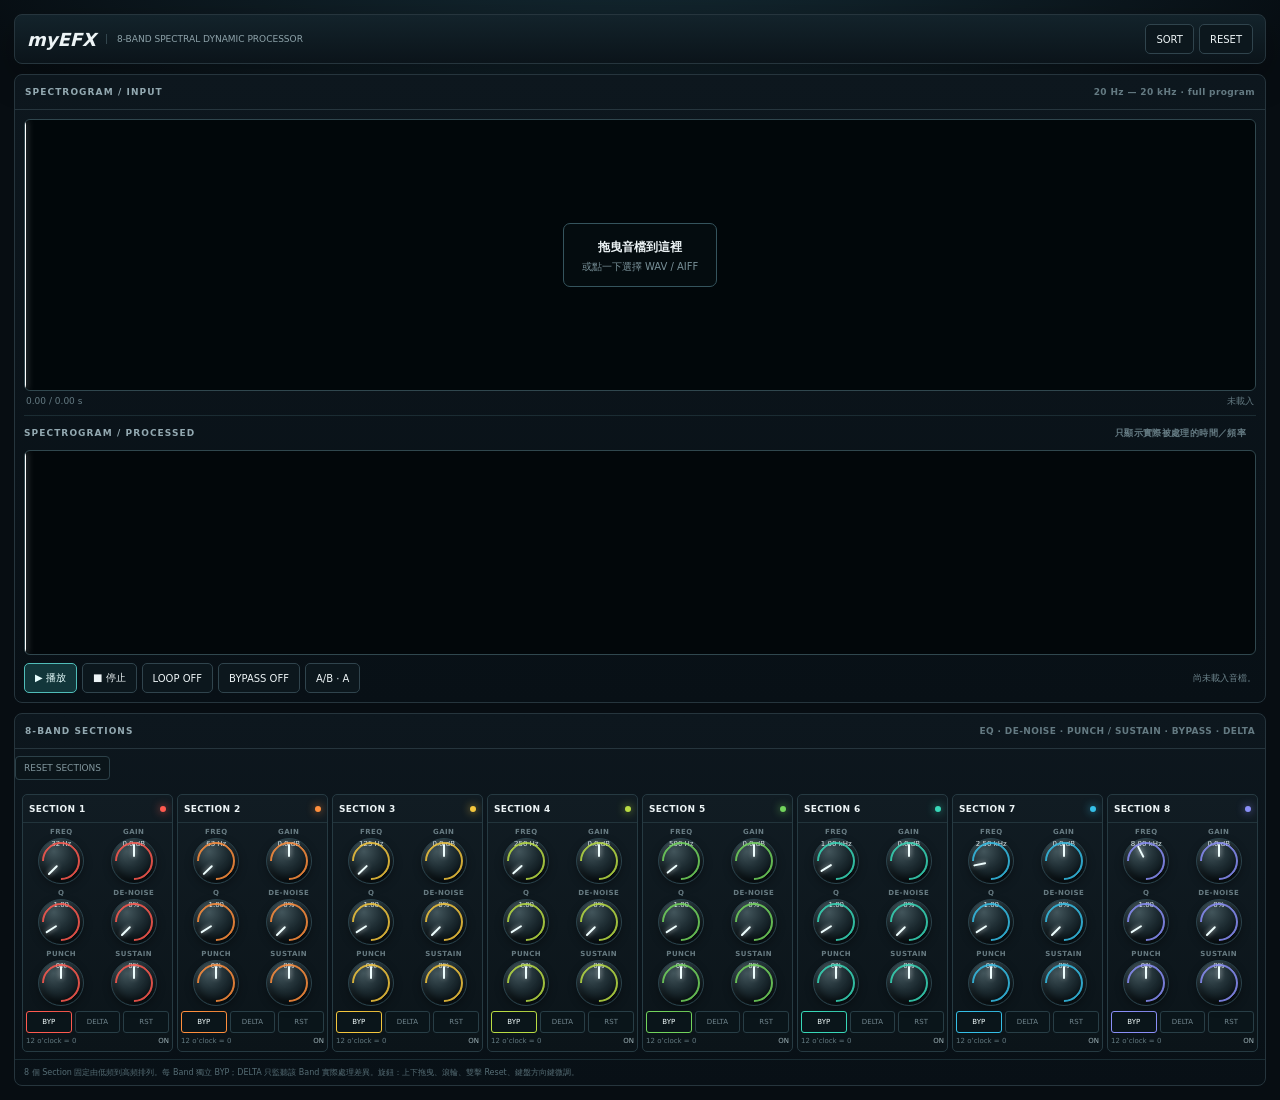
==== commit 707a54df: "Load knob UI for all 8 sections" ====
--- a/WebTester/index.html
+++ b/WebTester/index.html
@@ -42,6 +42,6 @@
 const knobDefs=[['FREQ','freq',20,20000,1,'Hz'],['GAIN','gain',-24,24,.1,'dB'],['Q','q',.1,20,.01,''],['DE-NOISE','denoise',0,100,1,'%'],['PUNCH','punch',-100,100,1,'%'],['SUSTAIN','sustain',-100,100,1,'%']];
 for(let b=1;b<=8;b++){const card=document.createElement('article');card.className=`band b${b}`;card.innerHTML=`<div class="band-head"><span class="bnum">SECTION ${b}</span><span class="bdot"></span></div><div class="band-body"><div class="knob-grid"></div><div class="band-buttons"><button class="band-byp on" id="byp${b}" data-action="bypass" data-band="${b}" type="button">BYP</button><button id="delta${b}" data-action="delta" data-band="${b}" type="button">DELTA</button><button data-action="reset" data-band="${b}" type="button">RST</button></div><div class="value-line"><span>12 o’clock = 0</span><span id="state${b}">ON</span></div></div>`;const grid=card.querySelector('.knob-grid');for(const [label,key,min,max,step,unit] of knobDefs){const id=key+b,initial=key==='freq'?defaults[b-1]:(key==='q'?1:0),ctrl=document.createElement('div');ctrl.className='ctrl';ctrl.innerHTML=`<label>${label}</label><div class="knob" data-target="${id}" tabindex="0"><div class="knob-pointer"></div><div class="knob-value" id="${id}Out">${initial}${unit}</div></div><input class="knob-input" id="${id}" type="range" min="${min}" max="${max}" step="${step}" value="${initial}">`;grid.appendChild(ctrl)}bandsEl.appendChild(card)}
 </script>
-<script src="app.js?v=81"></script>
+<script src="app.js?v=81"></script><script src="knob-ui.js?v=1"></script>
 </body>
 </html>
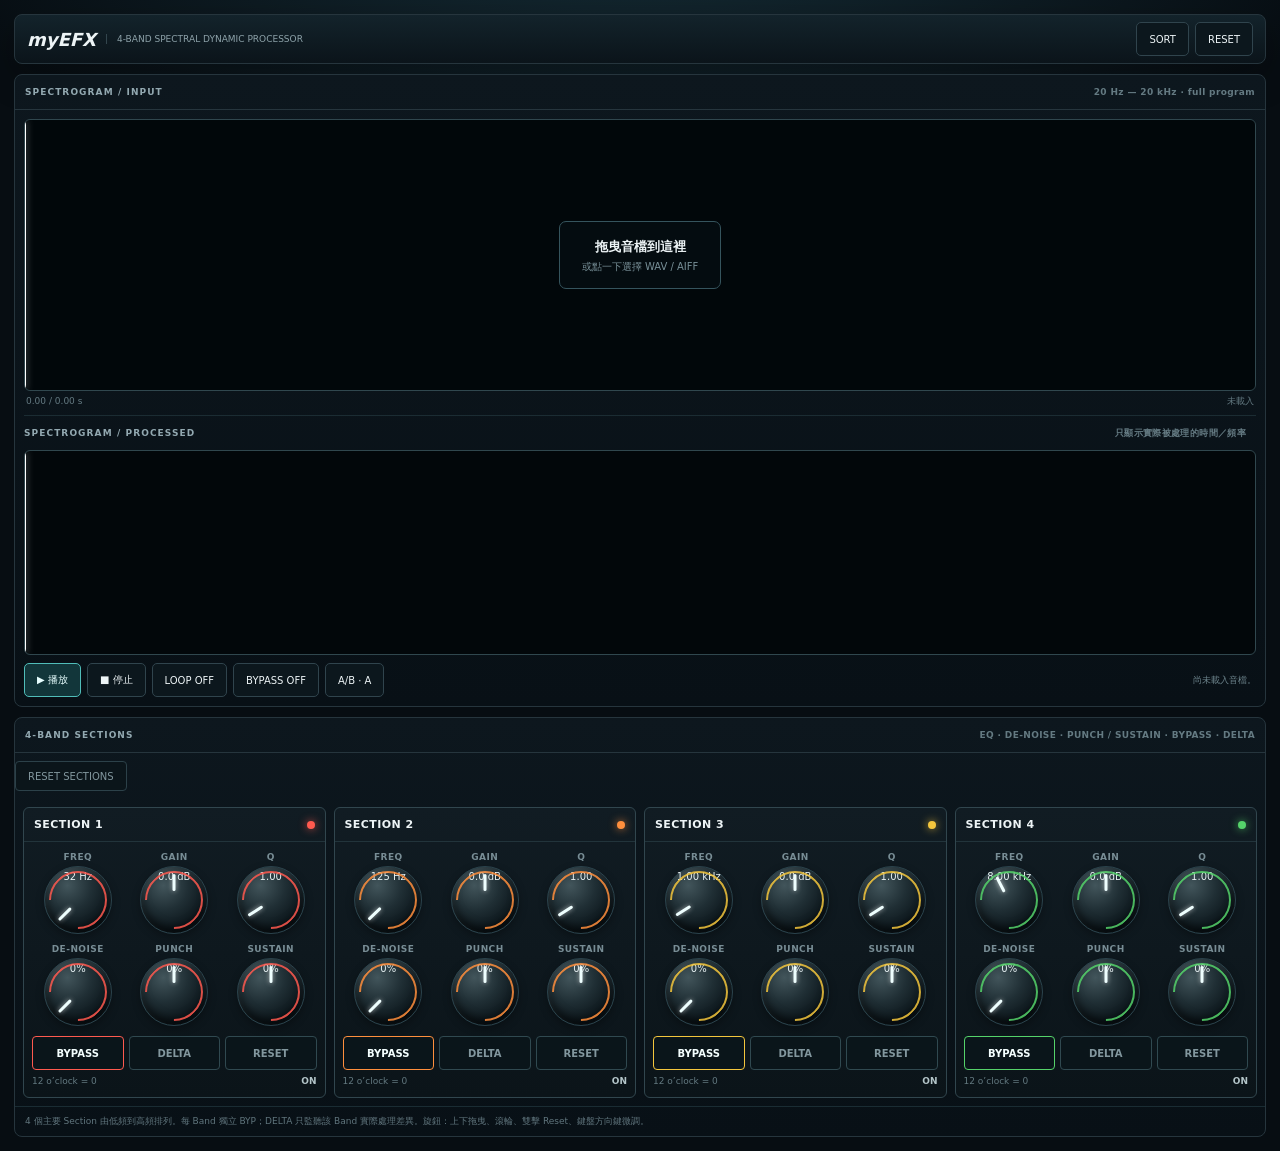
==== commit 79a19ca3: "Restore 4-band UI and enlarge controls" ====
--- a/WebTester/index.html
+++ b/WebTester/index.html
@@ -3,20 +3,15 @@
 <head>
 <meta charset="utf-8">
 <meta name="viewport" content="width=device-width,initial-scale=1">
-<title>myEFX — 8-Band Spectral Dynamic Processor</title>
+<title>myEFX — 4-Band Spectral Dynamic Processor</title>
 <style>
-:root{--bg:#070d12;--panel:#0c141a;--line:#26353d;--text:#edf4f6;--muted:#81929a;--accent:#6de7df;--b1:#ff5a4f;--b2:#ff8f3d;--b3:#f4c63d;--b4:#b9dc43;--b5:#72d45c;--b6:#38d7b8;--b7:#35bfe7;--b8:#8a8ff7}
-*{box-sizing:border-box}html,body{margin:0;min-height:100%;background:radial-gradient(1200px 560px at 50% -120px,#17303a 0%,var(--bg) 62%);color:var(--text);font-family:Inter,ui-sans-serif,system-ui,-apple-system,"Segoe UI","Noto Sans TC",sans-serif}body{padding:14px}.app{width:min(1580px,100%);margin:auto}button,input{font:inherit}button{color:inherit}.topbar{height:50px;display:flex;align-items:center;gap:12px;padding:0 12px;border:1px solid var(--line);border-radius:8px;background:linear-gradient(180deg,#13232b,#0b141a);box-shadow:0 12px 35px rgba(0,0,0,.28)}.brand{display:flex;align-items:center;gap:10px}.logo{font-weight:900;font-style:italic;font-size:18px}.brand small{font-size:9px;color:#8ea3aa;border-left:1px solid #33464e;padding-left:10px}.top-actions{margin-left:auto;display:flex;gap:5px}.top-actions button,.transport button{height:30px;border:1px solid #30444d;background:#0c171d;border-radius:5px;padding:0 10px;font-size:10px}.top-actions button:hover,.transport button:hover{border-color:#68c8c7}.active{border-color:#d7aa55!important;background:#312513!important;color:#ffe3a5!important}
-.panel{margin-top:10px;border:1px solid var(--line);border-radius:8px;overflow:hidden;background:linear-gradient(180deg,#0d171e,#081016)}.head{height:35px;display:flex;align-items:center;padding:0 10px;border-bottom:1px solid var(--line);font-size:9px;font-weight:900;letter-spacing:.12em;color:#93a9b1}.head span:last-child{margin-left:auto;color:#647a82;font-weight:600;letter-spacing:.04em}.spec-wrap{padding:9px}.spec-frame{position:relative;background:#02070a;border:1px solid #30474e;border-radius:6px;overflow:hidden}.spec{display:block;width:100%;height:270px}.cursor{position:absolute;top:0;bottom:0;width:1px;background:#fff;box-shadow:0 0 7px rgba(255,255,255,.85);pointer-events:none;z-index:3}.drop-ui{position:absolute;inset:0;display:flex;align-items:center;justify-content:center;background:rgba(2,7,10,.35);pointer-events:none}.drop-card{padding:12px 18px;border:1px solid #35545d;border-radius:7px;background:rgba(5,13,17,.88);text-align:center}.drop-card b{font-size:12px}.drop-card div{font-size:10px;color:#789098;margin-top:4px}.spec-meta{height:18px;display:flex;align-items:center;justify-content:space-between;color:#657b83;font-size:9px;padding:2px 2px 0}.processed{height:205px}.processed .spec{height:203px}.transport{display:flex;align-items:center;gap:5px;margin-top:8px}.transport .primary{border-color:#50bdb9;background:#12363a;color:#e8ffff}.status{margin-left:auto;font-size:9px;color:#6e858d;white-space:nowrap;overflow:hidden;text-overflow:ellipsis;max-width:52%}
-.section-tools{display:flex;gap:5px;margin:7px 0}.section-tools button{height:24px;padding:0 8px;border:1px solid #2c4149;background:#0b151a;border-radius:4px;font-size:9px;color:#82979e}.section-tools button:hover{border-color:#5bbdbb;color:#e7fbfb}
-.band-grid{display:grid;grid-template-columns:repeat(8,minmax(0,1fr));gap:4px;padding:7px}.band{min-width:0;border:1px solid #263a42;border-radius:5px;background:linear-gradient(180deg,#111c23,#0b1419);overflow:hidden}.band-head{height:28px;display:flex;align-items:center;padding:0 6px;border-bottom:1px solid #22343b}.bnum{font-size:9px;font-weight:900;letter-spacing:.04em}.bdot{width:6px;height:6px;border-radius:50%;margin-left:auto;background:var(--bc);box-shadow:0 0 8px color-mix(in srgb,var(--bc) 80%,transparent)}.band.b1{--bc:var(--b1)}.band.b2{--bc:var(--b2)}.band.b3{--bc:var(--b3)}.band.b4{--bc:var(--b4)}.band.b5{--bc:var(--b5)}.band.b6{--bc:var(--b6)}.band.b7{--bc:var(--b7)}.band.b8{--bc:var(--b8)}
-.band-body{padding:5px 3px 6px}.knob-grid{display:grid;grid-template-columns:repeat(2,minmax(0,1fr));gap:5px 2px}.ctrl{text-align:center;min-width:0}.ctrl label{display:block;color:#687c83;font-size:7px;letter-spacing:.06em;font-weight:800;margin-bottom:2px}.knob{width:46px;height:46px;margin:0 auto;position:relative;border-radius:50%;border:1px solid #2b434c;background:radial-gradient(circle at 34% 28%,#42555b 0,#202f35 38%,#081116 76%);box-shadow:inset 0 2px 6px rgba(255,255,255,.08),inset 0 -5px 8px rgba(0,0,0,.55),0 3px 8px rgba(0,0,0,.3);cursor:ns-resize;touch-action:none}.knob:hover{border-color:var(--bc)}.knob::before{content:"";position:absolute;inset:3px;border-radius:50%;border:2px solid color-mix(in srgb,var(--bc) 85%,transparent);border-left-color:transparent;transform:rotate(-45deg)}.knob-pointer{position:absolute;left:50%;top:5px;width:2px;height:13px;border-radius:2px;background:#eefefe;transform-origin:50% 18px;box-shadow:0 0 5px rgba(255,255,255,.65);pointer-events:none}.knob-value{margin-top:2px;color:#dce9ec;font-size:7px;line-height:1.05;white-space:nowrap;overflow:hidden;text-overflow:ellipsis}.knob-input{display:none}.band-buttons{display:grid;grid-template-columns:repeat(3,1fr);gap:3px;margin-top:5px}.band-buttons button{height:22px;border:1px solid #283e46;background:#0a151a;border-radius:3px;font-size:7px;color:#71868e}.band-buttons button:hover{border-color:var(--bc);color:#edf9fa}.band-byp.on{border-color:var(--bc);color:#f4ffff}.band-byp.off{border-color:#6a3f3f!important;color:#cf8f8f!important;background:#1b1010!important}.value-line{display:flex;justify-content:space-between;gap:2px;margin-top:4px;color:#637980;font-size:7px}.value-line span:last-child{color:#9fb3b9}.note{padding:7px 9px;border-top:1px solid #1a2c33;color:#556c74;font-size:8px}
-@media(max-width:1200px){.band-grid{grid-template-columns:repeat(4,minmax(0,1fr))}.knob{width:52px;height:52px}.knob-pointer{height:15px;transform-origin:50% 20px}}@media(max-width:720px){body{padding:7px}.band-grid{grid-template-columns:repeat(2,minmax(0,1fr))}.spec{height:205px}.processed{height:165px}.processed .spec{height:163px}.status{width:100%;max-width:100%;margin-left:0}.transport{flex-wrap:wrap}.knob{width:56px;height:56px}.knob-pointer{height:16px;transform-origin:50% 21px}}@media(max-width:420px){.band-grid{grid-template-columns:1fr}}
+:root{--bg:#070d12;--panel:#0c141a;--line:#26353d;--text:#edf4f6;--muted:#81929a;--accent:#6de7df;--b1:#ff5a4f;--b2:#ff8f3d;--b3:#f4c63d;--b4:#55d36a}
+*{box-sizing:border-box}html,body{margin:0;min-height:100%;background:radial-gradient(1200px 560px at 50% -120px,#17303a 0%,var(--bg) 62%);color:var(--text);font-family:Inter,ui-sans-serif,system-ui,-apple-system,"Segoe UI","Noto Sans TC",sans-serif}body{padding:14px}.app{width:min(1580px,100%);margin:auto}button,input{font:inherit}button{color:inherit;cursor:pointer}.topbar{height:50px;display:flex;align-items:center;gap:12px;padding:0 12px;border:1px solid var(--line);border-radius:8px;background:linear-gradient(180deg,#13232b,#0b141a);box-shadow:0 12px 35px rgba(0,0,0,.28)}.brand{display:flex;align-items:center;gap:10px}.logo{font-weight:900;font-style:italic;font-size:18px}.brand small{font-size:9px;color:#8ea3aa;border-left:1px solid #33464e;padding-left:10px}.top-actions{margin-left:auto;display:flex;gap:6px}.top-actions button,.transport button{height:34px;border:1px solid #30444d;background:#0c171d;border-radius:5px;padding:0 12px;font-size:10px}.top-actions button:hover,.transport button:hover{border-color:#68c8c7}.active{border-color:#d7aa55!important;background:#312513!important;color:#ffe3a5!important}.panel{margin-top:10px;border:1px solid var(--line);border-radius:8px;overflow:hidden;background:linear-gradient(180deg,#0d171e,#081016)}.head{height:35px;display:flex;align-items:center;padding:0 10px;border-bottom:1px solid var(--line);font-size:9px;font-weight:900;letter-spacing:.12em;color:#93a9b1}.head span:last-child{margin-left:auto;color:#647a82;font-weight:600;letter-spacing:.04em}.spec-wrap{padding:9px}.spec-frame{position:relative;background:#02070a;border:1px solid #30474e;border-radius:6px;overflow:hidden}.spec{display:block;width:100%;height:270px}.cursor{position:absolute;top:0;bottom:0;width:1px;background:#fff;box-shadow:0 0 7px rgba(255,255,255,.85);pointer-events:none;z-index:3}.drop-ui{position:absolute;inset:0;display:flex;align-items:center;justify-content:center;background:rgba(2,7,10,.35);pointer-events:none}.drop-card{padding:14px 22px;border:1px solid #35545d;border-radius:7px;background:rgba(5,13,17,.9);text-align:center}.drop-card b{font-size:13px}.drop-card div{font-size:10px;color:#789098;margin-top:4px}.spec-meta{height:18px;display:flex;align-items:center;justify-content:space-between;color:#657b83;font-size:9px;padding:2px 2px 0}.processed{height:205px}.processed .spec{height:203px}.transport{display:flex;align-items:center;gap:6px;margin-top:8px}.transport .primary{border-color:#50bdb9;background:#12363a;color:#e8ffff}.status{margin-left:auto;font-size:9px;color:#6e858d;white-space:nowrap;overflow:hidden;text-overflow:ellipsis;max-width:52%}.section-tools{display:flex;gap:6px;margin:8px 0}.section-tools button{height:30px;padding:0 12px;border:1px solid #2c4149;background:#0b151a;border-radius:4px;font-size:10px;color:#82979e}.section-tools button:hover{border-color:#5bbdbb;color:#e7fbfb}.band-grid{display:grid;grid-template-columns:repeat(4,minmax(0,1fr));gap:8px;padding:8px}.band{min-width:0;border:1px solid #31464e;border-radius:6px;background:linear-gradient(180deg,#111c23,#0b1419);overflow:hidden}.band:nth-child(n+5){display:none}.band-head{height:34px;display:flex;align-items:center;padding:0 10px;border-bottom:1px solid #22343b}.bnum{font-size:11px;font-weight:900;letter-spacing:.04em}.bdot{width:8px;height:8px;border-radius:50%;margin-left:auto;background:var(--bc);box-shadow:0 0 8px color-mix(in srgb,var(--bc) 80%,transparent)}.band.b1{--bc:var(--b1)}.band.b2{--bc:var(--b2)}.band.b3{--bc:var(--b3)}.band.b4{--bc:var(--b4)}.band.b5{--bc:#35bfe7}.band.b6{--bc:#38d7b8}.band.b7{--bc:#72d45c}.band.b8{--bc:#8a8ff7}.band-body{padding:10px 8px 11px}.knob-grid{display:grid;grid-template-columns:repeat(3,minmax(0,1fr));gap:10px 5px}.ctrl{text-align:center;min-width:0}.ctrl label{display:block;color:#788d95;font-size:9px;letter-spacing:.05em;font-weight:800;margin-bottom:4px}.knob{width:68px;height:68px;margin:0 auto;position:relative;border-radius:50%;border:1px solid #2b434c;background:radial-gradient(circle at 34% 28%,#42555b 0,#202f35 38%,#081116 76%);box-shadow:inset 0 2px 6px rgba(255,255,255,.08),inset 0 -5px 8px rgba(0,0,0,.55),0 3px 8px rgba(0,0,0,.3);cursor:ns-resize;touch-action:none}.knob:hover,.knob:focus{border-color:var(--bc);outline:none}.knob::before{content:"";position:absolute;inset:4px;border-radius:50%;border:2px solid color-mix(in srgb,var(--bc) 85%,transparent);border-left-color:transparent;transform:rotate(-45deg)}.knob-pointer{position:absolute;left:50%;top:7px;width:3px;height:17px;border-radius:2px;background:#eefefe;transform-origin:50% 27px;box-shadow:0 0 5px rgba(255,255,255,.65);pointer-events:none}.knob-value{margin-top:4px;color:#e6f0f2;font-size:10px;line-height:1.1;white-space:nowrap;overflow:hidden;text-overflow:ellipsis}.knob-input{display:none}.band-buttons{display:grid;grid-template-columns:repeat(3,1fr);gap:5px;margin-top:10px}.band-buttons button{height:34px;border:1px solid #304950;background:#0a151a;border-radius:4px;font-size:10px;font-weight:800;color:#82979e}.band-buttons button:hover{border-color:var(--bc);color:#edf9fa}.band-byp.on{border-color:var(--bc);color:#f4ffff}.band-byp.off{border-color:#6a3f3f!important;color:#cf8f8f!important;background:#1b1010!important}.value-line{display:flex;justify-content:space-between;gap:5px;margin-top:6px;color:#637980;font-size:9px}.value-line span:last-child{color:#b4c5c9;font-weight:800}.note{padding:8px 10px;border-top:1px solid #1a2c33;color:#60757d;font-size:9px}@media(max-width:1050px){.band-grid{grid-template-columns:repeat(2,minmax(0,1fr))}.knob{width:64px;height:64px}}@media(max-width:720px){body{padding:7px}.band-grid{grid-template-columns:1fr}.spec{height:205px}.processed{height:165px}.processed .spec{height:163px}.status{width:100%;max-width:100%;margin-left:0}.transport{flex-wrap:wrap}.knob{width:68px;height:68px}}
 </style>
 </head>
 <body>
 <div class="app">
-<header class="topbar"><div class="brand"><div class="logo">myEFX</div><small>8-BAND SPECTRAL DYNAMIC PROCESSOR</small></div><div class="top-actions"><button id="sortBtn" type="button">SORT</button><button id="resetAll" type="button">RESET</button></div></header>
+<header class="topbar"><div class="brand"><div class="logo">myEFX</div><small>4-BAND SPECTRAL DYNAMIC PROCESSOR</small></div><div class="top-actions"><button id="sortBtn" type="button">SORT</button><button id="resetAll" type="button">RESET</button></div></header>
 <section class="panel">
  <div class="head">SPECTROGRAM / INPUT <span>20 Hz — 20 kHz · full program</span></div>
  <div class="spec-wrap">
@@ -32,16 +27,19 @@
  </div>
 </section>
 <section class="panel">
- <div class="head">8-BAND SECTIONS <span>EQ · DE-NOISE · PUNCH / SUSTAIN · BYPASS · DELTA</span></div>
+ <div class="head">4-BAND SECTIONS <span>EQ · DE-NOISE · PUNCH / SUSTAIN · BYPASS · DELTA</span></div>
  <div class="eq-wrap"><div class="section-tools"><button id="resetBands" type="button">RESET SECTIONS</button></div><div class="band-grid" id="bands"></div></div>
- <div class="note">8 個 Section 固定由低頻到高頻排列。每 Band 獨立 BYP；DELTA 只監聽該 Band 實際處理差異。旋鈕：上下拖曳、滾輪、雙擊 Reset、鍵盤方向鍵微調。</div>
+ <div class="note">4 個主要 Section 由低頻到高頻排列。每 Band 獨立 BYP；DELTA 只監聽該 Band 實際處理差異。旋鈕：上下拖曳、滾輪、雙擊 Reset、鍵盤方向鍵微調。</div>
 </section>
 </div>
 <script>
-const bandsEl=document.getElementById('bands');const defaults=[31.5,63,125,250,500,1000,2500,8000];
+const bandsEl=document.getElementById('bands');
+const defaults=[31.5,125,1000,8000];
 const knobDefs=[['FREQ','freq',20,20000,1,'Hz'],['GAIN','gain',-24,24,.1,'dB'],['Q','q',.1,20,.01,''],['DE-NOISE','denoise',0,100,1,'%'],['PUNCH','punch',-100,100,1,'%'],['SUSTAIN','sustain',-100,100,1,'%']];
-for(let b=1;b<=8;b++){const card=document.createElement('article');card.className=`band b${b}`;card.innerHTML=`<div class="band-head"><span class="bnum">SECTION ${b}</span><span class="bdot"></span></div><div class="band-body"><div class="knob-grid"></div><div class="band-buttons"><button class="band-byp on" id="byp${b}" data-action="bypass" data-band="${b}" type="button">BYP</button><button id="delta${b}" data-action="delta" data-band="${b}" type="button">DELTA</button><button data-action="reset" data-band="${b}" type="button">RST</button></div><div class="value-line"><span>12 o’clock = 0</span><span id="state${b}">ON</span></div></div>`;const grid=card.querySelector('.knob-grid');for(const [label,key,min,max,step,unit] of knobDefs){const id=key+b,initial=key==='freq'?defaults[b-1]:(key==='q'?1:0),ctrl=document.createElement('div');ctrl.className='ctrl';ctrl.innerHTML=`<label>${label}</label><div class="knob" data-target="${id}" tabindex="0"><div class="knob-pointer"></div><div class="knob-value" id="${id}Out">${initial}${unit}</div></div><input class="knob-input" id="${id}" type="range" min="${min}" max="${max}" step="${step}" value="${initial}">`;grid.appendChild(ctrl)}bandsEl.appendChild(card)}
+for(let b=1;b<=8;b++){const card=document.createElement('article');card.className=`band b${b}`;const initialFreq=defaults[b-1]??8000;card.innerHTML=`<div class="band-head"><span class="bnum">SECTION ${b}</span><span class="bdot"></span></div><div class="band-body"><div class="knob-grid"></div><div class="band-buttons"><button class="band-byp on" id="byp${b}" data-action="bypass" data-band="${b}" type="button">BYPASS</button><button id="delta${b}" data-action="delta" data-band="${b}" type="button">DELTA</button><button data-action="reset" data-band="${b}" type="button">RESET</button></div><div class="value-line"><span>12 o’clock = 0</span><span id="state${b}">ON</span></div></div>`;const grid=card.querySelector('.knob-grid');for(const [label,key,min,max,step,unit] of knobDefs){const id=key+b,initial=key==='freq'?initialFreq:(key==='q'?1:0),ctrl=document.createElement('div');ctrl.className='ctrl';ctrl.innerHTML=`<label>${label}</label><div class="knob" data-target="${id}" tabindex="0" role="slider"><div class="knob-pointer"></div><div class="knob-value" id="${id}Out">${initial}${unit}</div></div><input class="knob-input" id="${id}" type="range" min="${min}" max="${max}" step="${step}" value="${initial}">`;grid.appendChild(ctrl)}bandsEl.appendChild(card)}
 </script>
-<script src="app.js?v=81"></script><script src="knob-ui.js?v=1"></script>
+<script src="app.js?v=82"></script>
+<script src="knob-ui.js?v=2"></script>
+<script src="io-fix.js?v=1"></script>
 </body>
 </html>
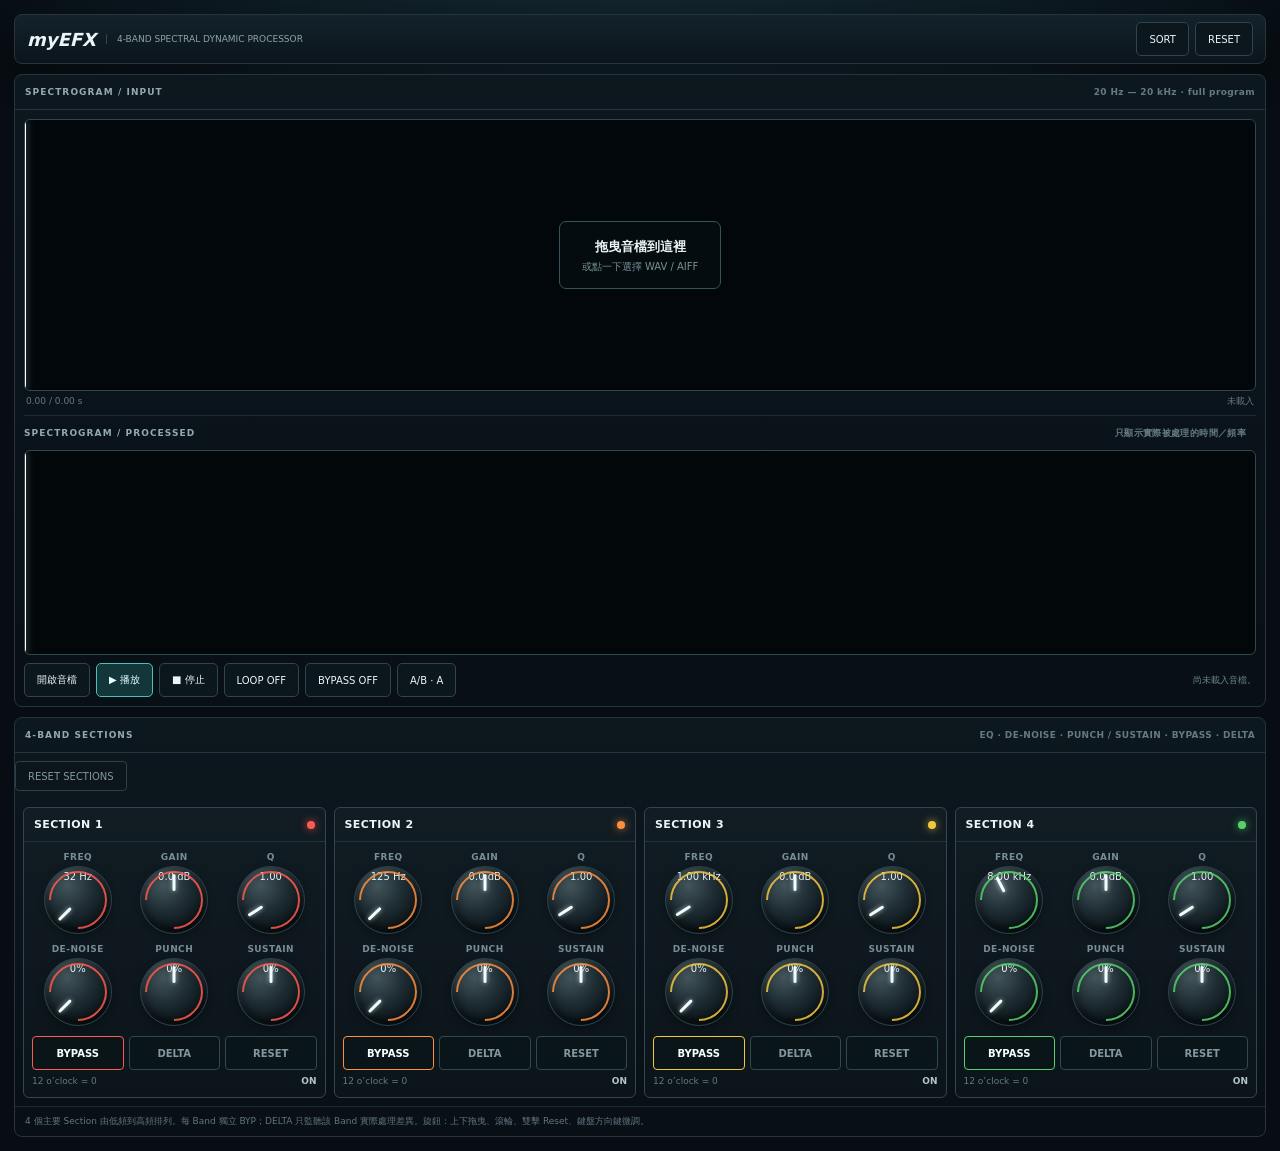
==== commit 89f19e32: "Bump WebTester cache versions after deterministic file I/O fix" ====
--- a/WebTester/index.html
+++ b/WebTester/index.html
@@ -38,8 +38,9 @@
 const knobDefs=[['FREQ','freq',20,20000,1,'Hz'],['GAIN','gain',-24,24,.1,'dB'],['Q','q',.1,20,.01,''],['DE-NOISE','denoise',0,100,1,'%'],['PUNCH','punch',-100,100,1,'%'],['SUSTAIN','sustain',-100,100,1,'%']];
 for(let b=1;b<=8;b++){const card=document.createElement('article');card.className=`band b${b}`;const initialFreq=defaults[b-1]??8000;card.innerHTML=`<div class="band-head"><span class="bnum">SECTION ${b}</span><span class="bdot"></span></div><div class="band-body"><div class="knob-grid"></div><div class="band-buttons"><button class="band-byp on" id="byp${b}" data-action="bypass" data-band="${b}" type="button">BYPASS</button><button id="delta${b}" data-action="delta" data-band="${b}" type="button">DELTA</button><button data-action="reset" data-band="${b}" type="button">RESET</button></div><div class="value-line"><span>12 o’clock = 0</span><span id="state${b}">ON</span></div></div>`;const grid=card.querySelector('.knob-grid');for(const [label,key,min,max,step,unit] of knobDefs){const id=key+b,initial=key==='freq'?initialFreq:(key==='q'?1:0),ctrl=document.createElement('div');ctrl.className='ctrl';ctrl.innerHTML=`<label>${label}</label><div class="knob" data-target="${id}" tabindex="0" role="slider"><div class="knob-pointer"></div><div class="knob-value" id="${id}Out">${initial}${unit}</div></div><input class="knob-input" id="${id}" type="range" min="${min}" max="${max}" step="${step}" value="${initial}">`;grid.appendChild(ctrl)}bandsEl.appendChild(card)}
 </script>
-<script src="app.js?v=82"></script>
-<script src="knob-ui.js?v=2"></script>
-<script src="io-fix.js?v=1"></script>
+<script src="app.js?v=83"></script>
+<script src="knob-ui.js?v=3"></script>
+<script src="io-fix.js?v=2"></script>
+<script src="four-band-fix.js?v=2"></script>
 </body>
 </html>
